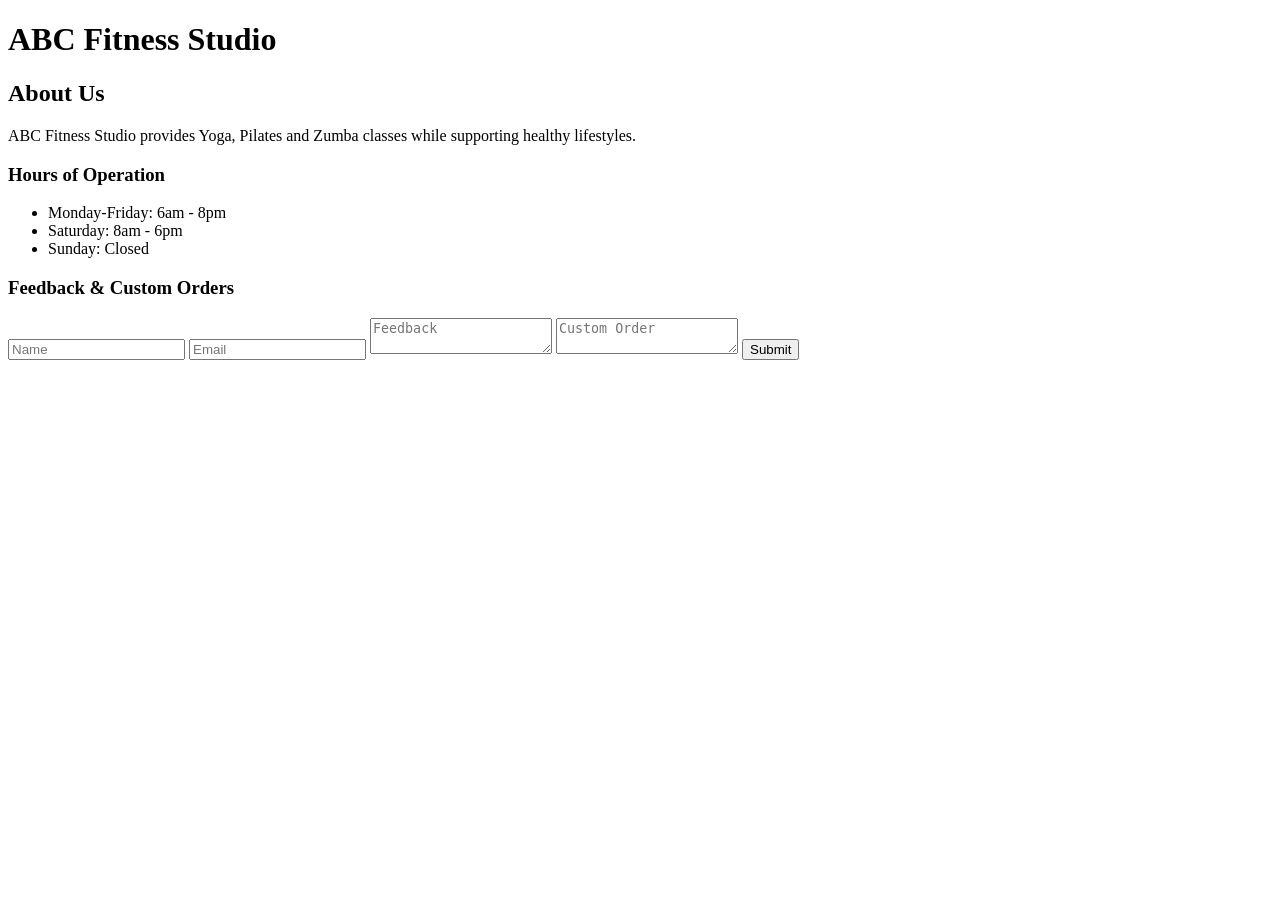
==== about.html @ 5393e2d2 "about us" ====
<!DOCTYPE html>
<html>
<head>
<title>About Us</title>
<link rel="stylesheet" href="css/styles.css">
<script src="js/form.js"></script>
</head>

<body>

<header>
<h1>ABC Fitness Studio</h1>
</header>

<section>

<h2>About Us</h2>

<p>
ABC Fitness Studio provides Yoga,
Pilates and Zumba classes while
supporting healthy lifestyles.
</p>

<h3>Hours of Operation</h3>

<ul>
<li>Monday-Friday: 6am - 8pm</li>
<li>Saturday: 8am - 6pm</li>
<li>Sunday: Closed</li>
</ul>

<h3>Feedback & Custom Orders</h3>

<form id="feedbackForm"
onsubmit="saveForm(event)">

<input type="text"
id="name"
placeholder="Name"
required>

<input type="email"
id="email"
placeholder="Email"
required>

<textarea id="feedback"
placeholder="Feedback"></textarea>

<textarea id="order"
placeholder="Custom Order"></textarea>

<button type="submit">
Submit
</button>

</form>

</section>

</body>
</html>
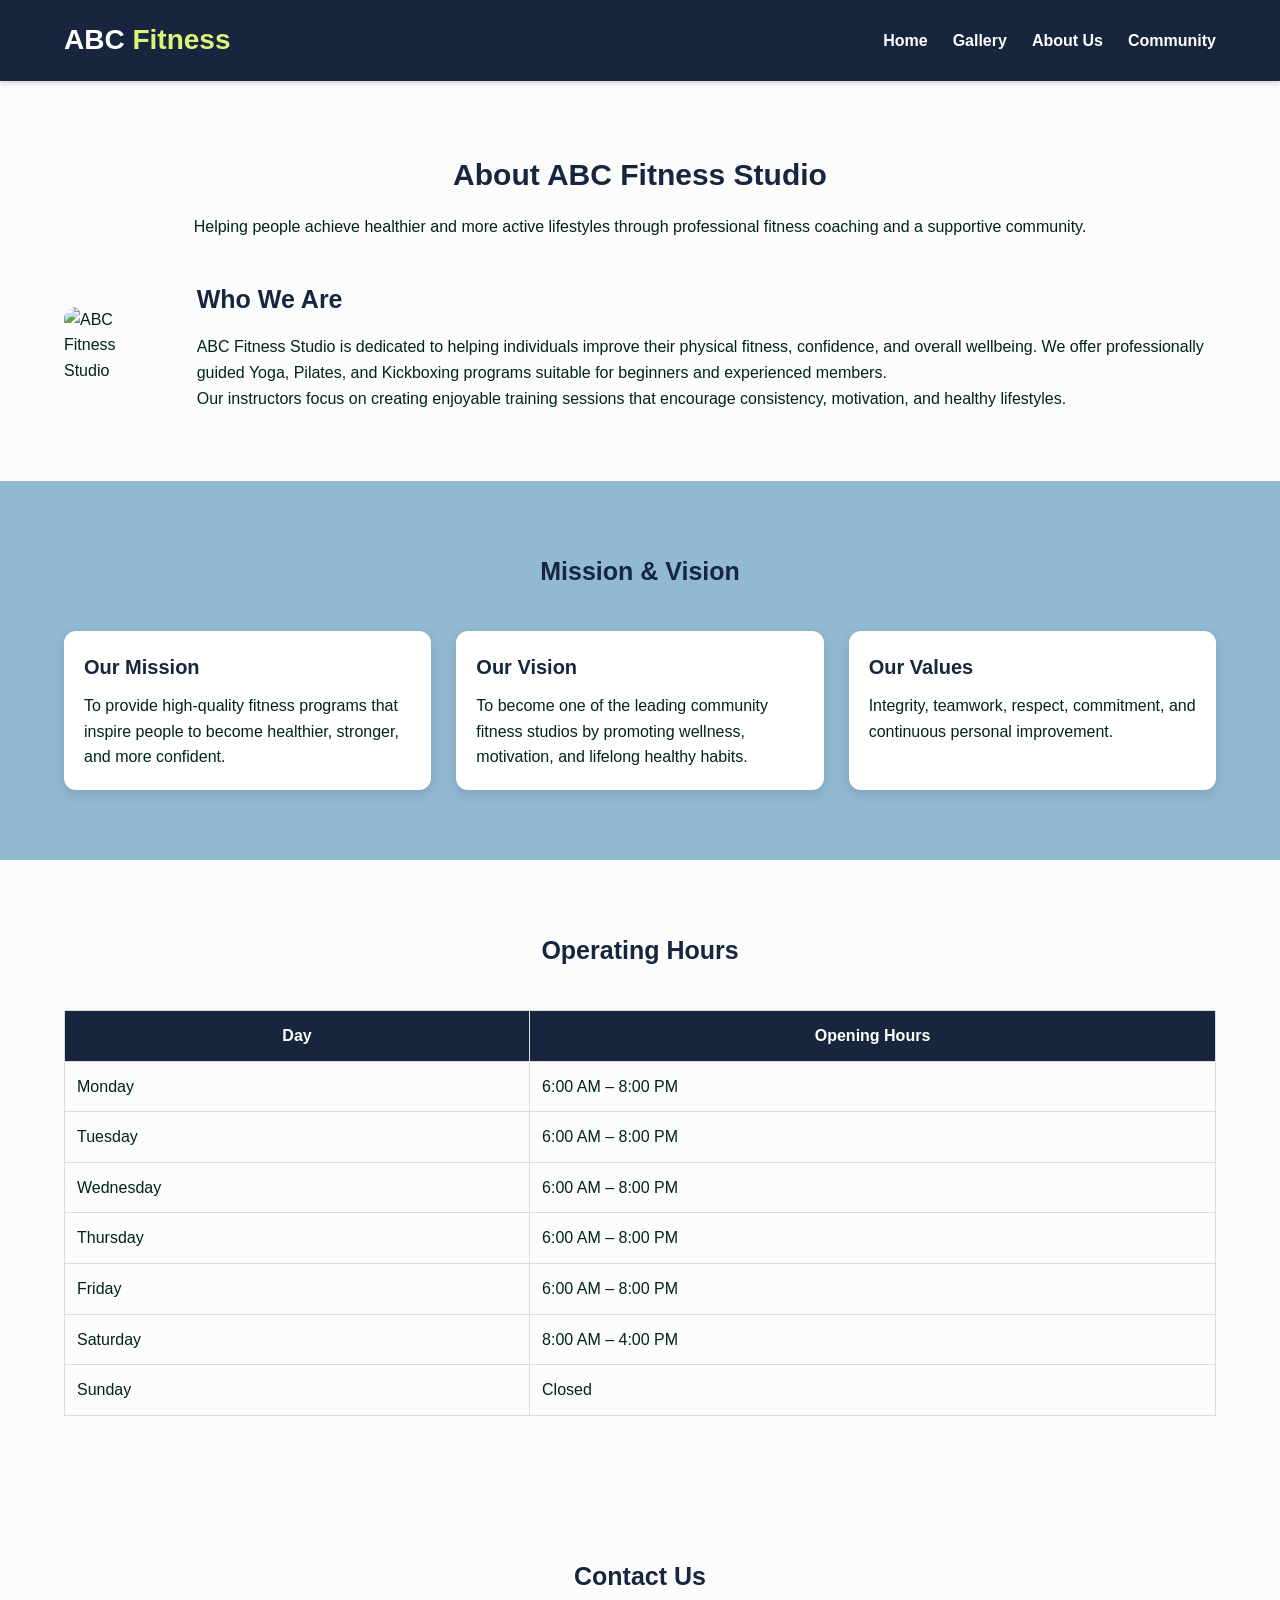
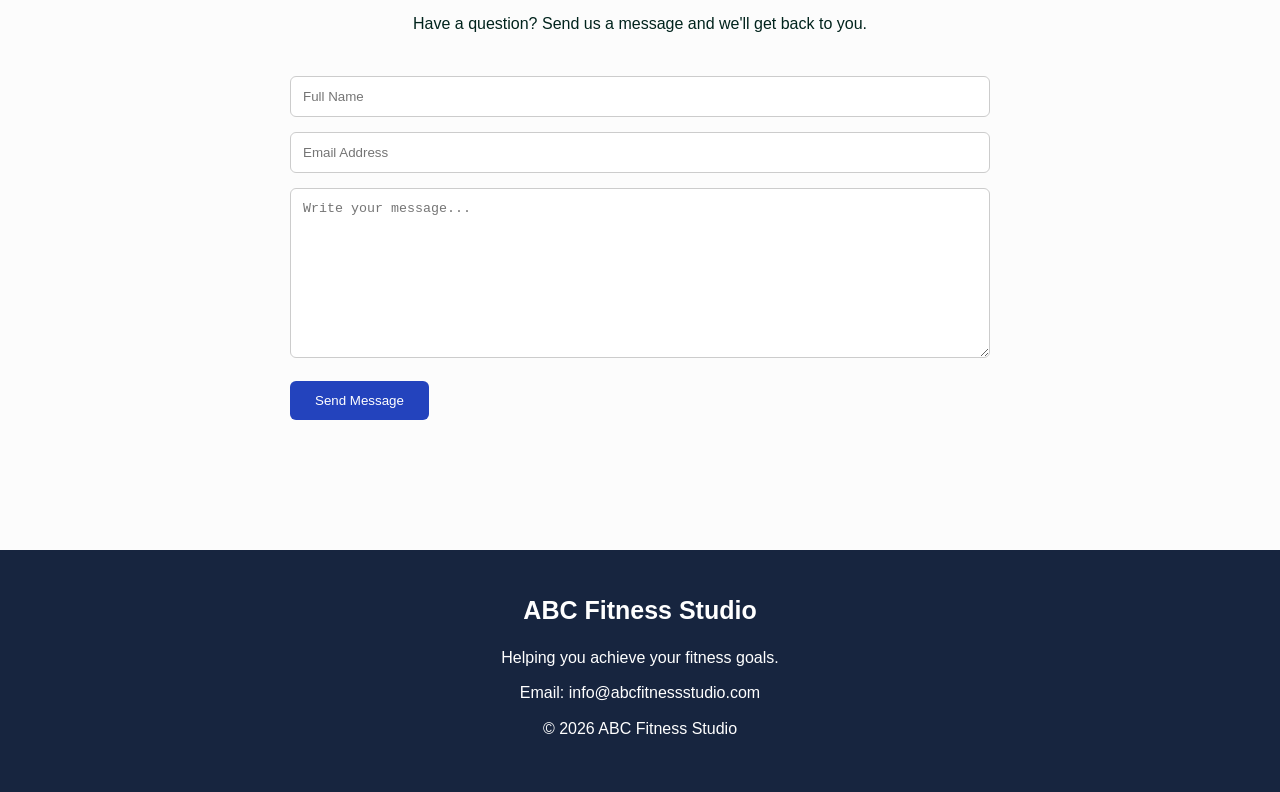
==== commit b87cfcb5: "about" ====
--- a/about.html
+++ b/about.html
@@ -1,63 +1,315 @@
 <!DOCTYPE html>
-<html>
+<html lang="en">
+
 <head>
-<title>About Us</title>
-<link rel="stylesheet" href="css/styles.css">
-<script src="js/form.js"></script>
+
+<meta charset="UTF-8">
+<meta name="viewport" content="width=device-width, initial-scale=1.0">
+
+<title>About Us | ABC Fitness Studio</title>
+
+<link rel="stylesheet" href="css/style.css">
+
 </head>
 
 <body>
 
 <header>
-<h1>ABC Fitness Studio</h1>
+
+<div class="container navbar">
+
+<div class="logo">
+ABC <span>Fitness</span>
+</div>
+
+<nav>
+
+<ul>
+
+<li><a href="index.html">Home</a></li>
+<li><a href="gallery.html">Gallery</a></li>
+<li><a href="about.html">About Us</a></li>
+<li><a href="community.html">Community</a></li>
+
+</ul>
+
+</nav>
+
+</div>
+
 </header>
 
+<!-- ABOUT -->
+
 <section>
 
-<h2>About Us</h2>
-
-<p>
-ABC Fitness Studio provides Yoga,
-Pilates and Zumba classes while
-supporting healthy lifestyles.
-</p>
-
-<h3>Hours of Operation</h3>
-
-<ul>
-<li>Monday-Friday: 6am - 8pm</li>
-<li>Saturday: 8am - 6pm</li>
-<li>Sunday: Closed</li>
-</ul>
-
-<h3>Feedback & Custom Orders</h3>
-
-<form id="feedbackForm"
-onsubmit="saveForm(event)">
-
-<input type="text"
+<div class="container">
+
+<div class="section-title">
+
+<h1>About ABC Fitness Studio</h1>
+
+<p>
+Helping people achieve healthier and more active lifestyles through
+professional fitness coaching and a supportive community.
+</p>
+
+</div>
+
+<div class="hero-content">
+
+<div>
+
+<img src="images/studio.jpg"
+alt="ABC Fitness Studio"
+style="width:500px;border-radius:12px;">
+
+</div>
+
+<div>
+
+<h2>Who We Are</h2>
+
+<p>
+
+ABC Fitness Studio is dedicated to helping individuals improve
+their physical fitness, confidence, and overall wellbeing.
+We offer professionally guided Yoga, Pilates, and Kickboxing
+programs suitable for beginners and experienced members.
+
+</p>
+
+<p>
+
+Our instructors focus on creating enjoyable training sessions
+that encourage consistency, motivation, and healthy lifestyles.
+
+</p>
+
+</div>
+
+</div>
+
+</div>
+
+</section>
+
+<!-- MISSION -->
+
+<section class="membership">
+
+<div class="container">
+
+<div class="section-title">
+
+<h2>Mission & Vision</h2>
+
+</div>
+
+<div class="card-grid">
+
+<div class="card">
+
+<div class="card-body">
+
+<h3>Our Mission</h3>
+
+<p>
+
+To provide high-quality fitness programs that inspire people
+to become healthier, stronger, and more confident.
+
+</p>
+
+</div>
+
+</div>
+
+<div class="card">
+
+<div class="card-body">
+
+<h3>Our Vision</h3>
+
+<p>
+
+To become one of the leading community fitness studios by
+promoting wellness, motivation, and lifelong healthy habits.
+
+</p>
+
+</div>
+
+</div>
+
+<div class="card">
+
+<div class="card-body">
+
+<h3>Our Values</h3>
+
+<p>
+
+Integrity, teamwork, respect, commitment, and continuous
+personal improvement.
+
+</p>
+
+</div>
+
+</div>
+
+</div>
+
+</div>
+
+</section>
+
+<!-- HOURS -->
+
+<section>
+
+<div class="container">
+
+<div class="section-title">
+
+<h2>Operating Hours</h2>
+
+</div>
+
+<table>
+
+<tr>
+<th>Day</th>
+<th>Opening Hours</th>
+</tr>
+
+<tr>
+<td>Monday</td>
+<td>6:00 AM – 8:00 PM</td>
+</tr>
+
+<tr>
+<td>Tuesday</td>
+<td>6:00 AM – 8:00 PM</td>
+</tr>
+
+<tr>
+<td>Wednesday</td>
+<td>6:00 AM – 8:00 PM</td>
+</tr>
+
+<tr>
+<td>Thursday</td>
+<td>6:00 AM – 8:00 PM</td>
+</tr>
+
+<tr>
+<td>Friday</td>
+<td>6:00 AM – 8:00 PM</td>
+</tr>
+
+<tr>
+<td>Saturday</td>
+<td>8:00 AM – 4:00 PM</td>
+</tr>
+
+<tr>
+<td>Sunday</td>
+<td>Closed</td>
+</tr>
+
+</table>
+
+</div>
+
+</section>
+
+<!-- CONTACT FORM -->
+
+<section>
+
+<div class="container">
+
+<div class="section-title">
+
+<h2>Contact Us</h2>
+
+<p>
+
+Have a question?
+Send us a message and we'll get back to you.
+
+</p>
+
+</div>
+
+<form id="contactForm">
+
+<input
+type="text"
 id="name"
-placeholder="Name"
+placeholder="Full Name"
 required>
 
-<input type="email"
+<input
+type="email"
 id="email"
-placeholder="Email"
+placeholder="Email Address"
 required>
 
-<textarea id="feedback"
-placeholder="Feedback"></textarea>
-
-<textarea id="order"
-placeholder="Custom Order"></textarea>
+<textarea
+id="message"
+placeholder="Write your message..."
+required></textarea>
 
 <button type="submit">
-Submit
+
+Send Message
+
 </button>
 
 </form>
 
+</div>
+
 </section>
 
+<footer>
+
+<div class="container">
+
+<h2 style="color:white;">
+
+ABC Fitness Studio
+
+</h2>
+
+<p>
+
+Helping you achieve your fitness goals.
+
+</p>
+
+<p>
+
+Email:
+info@abcfitnessstudio.com
+
+</p>
+
+<p>
+
+© 2026 ABC Fitness Studio
+
+</p>
+
+</div>
+
+</footer>
+
+<script src="js/contact.js"></script>
+
 </body>
+
 </html>
--- a/css/style.css
+++ b/css/style.css
@@ -0,0 +1,396 @@
+*{
+    margin:0;
+    padding:0;
+    box-sizing:border-box;
+}
+
+html{
+    scroll-behavior:smooth;
+}
+
+body{
+    font-family:Calibri, sans-serif;
+    background:#FCFCFC;
+    color:#00231C;
+    line-height:1.6;
+}
+
+/* Typography */
+
+h1,h2,h3{
+    font-family:Arial,sans-serif;
+    color:#17253F;
+    margin-bottom:15px;
+}
+
+h1{
+    font-size:30px;
+}
+
+h2{
+    font-size:25px;
+}
+
+h3{
+    font-size:20px;
+}
+
+.subtitle{
+    font-family:Comfortaa,cursive;
+    font-size:15px;
+    color:#2343BD;
+}
+
+/* Header */
+
+header{
+    background:#17253F;
+    color:white;
+    position:sticky;
+    top:0;
+    z-index:1000;
+    box-shadow:0 2px 6px rgba(0,0,0,.2);
+}
+
+.container{
+    width:90%;
+    max-width:1200px;
+    margin:auto;
+}
+
+.navbar{
+    display:flex;
+    justify-content:space-between;
+    align-items:center;
+    padding:18px 0;
+}
+
+.logo{
+    font-size:28px;
+    font-weight:bold;
+    color:white;
+}
+
+.logo span{
+    color:#DEF479;
+}
+
+nav ul{
+    display:flex;
+    list-style:none;
+}
+
+nav li{
+    margin-left:25px;
+}
+
+nav a{
+    color:white;
+    text-decoration:none;
+    transition:.3s;
+    font-weight:bold;
+}
+
+nav a:hover{
+    color:#DEF479;
+}
+
+/* Hero */
+
+.hero{
+    background:#91B9D2;
+    min-height:85vh;
+    display:flex;
+    align-items:center;
+}
+
+.hero-content{
+    display:flex;
+    align-items:center;
+    justify-content:space-between;
+    gap:40px;
+}
+
+.hero-text{
+    flex:1;
+}
+
+.hero-text p{
+    margin:20px 0;
+    font-size:18px;
+}
+
+.hero img{
+    width:500px;
+    max-width:100%;
+    border-radius:15px;
+}
+
+.btn{
+    display:inline-block;
+    padding:14px 28px;
+    background:#2343BD;
+    color:white;
+    text-decoration:none;
+    border-radius:8px;
+    transition:.3s;
+    font-weight:bold;
+}
+
+.btn:hover{
+    background:#17253F;
+}
+
+/* Sections */
+
+section{
+    padding:70px 0;
+}
+
+.section-title{
+    text-align:center;
+    margin-bottom:40px;
+}
+
+/* Cards */
+
+.card-grid{
+    display:grid;
+    grid-template-columns:repeat(3,1fr);
+    gap:25px;
+}
+
+.card{
+    background:white;
+    border-radius:12px;
+    overflow:hidden;
+    box-shadow:0 4px 12px rgba(0,0,0,.12);
+    transition:.3s;
+}
+
+.card:hover{
+    transform:translateY(-8px);
+}
+
+.card img{
+    width:100%;
+    height:220px;
+    object-fit:cover;
+}
+
+.card-body{
+    padding:20px;
+}
+
+.card-body h3{
+    margin-bottom:10px;
+}
+
+.price{
+    color:#2343BD;
+    font-weight:bold;
+    margin:10px 0;
+}
+
+/* Membership */
+
+.membership{
+    background:#91B9D2;
+}
+
+.plan-grid{
+    display:grid;
+    grid-template-columns:repeat(3,1fr);
+    gap:25px;
+}
+
+.plan{
+    background:white;
+    text-align:center;
+    padding:30px;
+    border-radius:12px;
+}
+
+.plan h3{
+    margin-bottom:15px;
+}
+
+.plan-price{
+    font-size:28px;
+    color:#2343BD;
+    margin:20px 0;
+}
+
+/* Newsletter */
+
+.newsletter{
+    text-align:center;
+}
+
+.newsletter input{
+    width:320px;
+    max-width:90%;
+    padding:12px;
+    border:1px solid #ccc;
+    border-radius:6px;
+    margin-right:10px;
+}
+
+.newsletter button{
+    padding:12px 20px;
+    border:none;
+    background:#2343BD;
+    color:white;
+    border-radius:6px;
+    cursor:pointer;
+}
+
+/* Forms */
+
+form{
+    width:700px;
+    max-width:100%;
+    margin:auto;
+}
+
+input,
+textarea{
+    width:100%;
+    padding:12px;
+    margin-bottom:15px;
+    border:1px solid #ccc;
+    border-radius:6px;
+}
+
+textarea{
+    resize:vertical;
+    height:170px;
+}
+
+button{
+    background:#2343BD;
+    color:white;
+    border:none;
+    padding:12px 25px;
+    border-radius:6px;
+    cursor:pointer;
+}
+
+button:hover{
+    background:#17253F;
+}
+
+/* Footer */
+
+footer{
+    background:#17253F;
+    color:white;
+    padding:40px 0;
+    text-align:center;
+    margin-top:60px;
+}
+
+footer p{
+    margin:10px 0;
+}
+
+.socials a{
+    color:#DEF479;
+    text-decoration:none;
+    margin:0 10px;
+}
+
+/* Tables */
+
+table{
+    width:100%;
+    border-collapse:collapse;
+}
+
+th,
+td{
+    border:1px solid #ddd;
+    padding:12px;
+}
+
+th{
+    background:#17253F;
+    color:white;
+}
+
+/* Alerts */
+
+.success{
+    background:#DEF479;
+    color:#00231C;
+    padding:15px;
+    border-radius:8px;
+}
+
+.error{
+    background:#ffd7d7;
+    color:#b00020;
+    padding:15px;
+    border-radius:8px;
+}
+
+/* Responsive */
+
+@media(max-width:992px){
+
+.hero-content{
+    flex-direction:column;
+}
+
+.card-grid{
+    grid-template-columns:repeat(2,1fr);
+}
+
+.plan-grid{
+    grid-template-columns:repeat(2,1fr);
+}
+
+}
+
+@media(max-width:768px){
+
+.navbar{
+    flex-direction:column;
+}
+
+nav ul{
+    flex-direction:column;
+    text-align:center;
+    margin-top:15px;
+}
+
+nav li{
+    margin:12px 0;
+}
+
+.card-grid{
+    grid-template-columns:1fr;
+}
+
+.plan-grid{
+    grid-template-columns:1fr;
+}
+
+.hero{
+    text-align:center;
+}
+
+.hero img{
+    width:100%;
+}
+
+.newsletter input{
+    width:100%;
+    margin-bottom:10px;
+}
+
+.newsletter button{
+    width:100%;
+}
+
+}
